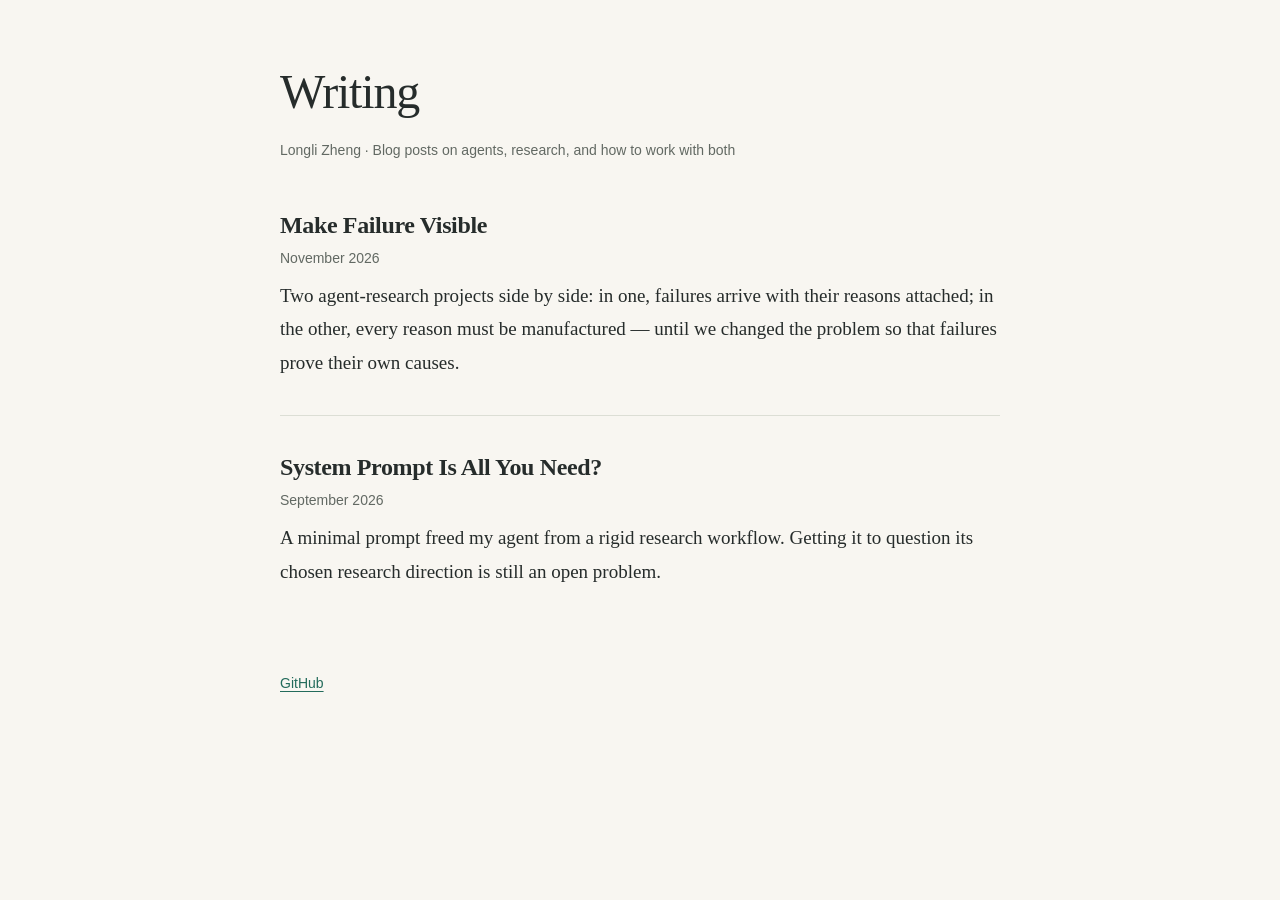
==== index.html @ 4d7450bf "Restructure back half: 'What was missing' + 'Change the problem, not the debugger'" ====
<!doctype html>
<html lang="en">
<head>
  <meta charset="utf-8">
  <meta name="viewport" content="width=device-width, initial-scale=1">
  <meta name="description" content="Blog posts on agents, research, and how to work with both.">
  <meta name="theme-color" content="#f8f6f1">
  <title>Longli Zheng — Writing</title>
  <link rel="icon" href="assets/favicon.svg" type="image/svg+xml">
  <style>
    :root {
      color-scheme: light;
      --paper: #f8f6f1;
      --ink: #262c2b;
      --muted: #626963;
      --accent: #236b5b;
      --line: #dcded5;
      --serif: Charter, "Bitstream Charter", "Iowan Old Style", "Palatino Linotype", Palatino, Georgia, serif;
      --sans: -apple-system, BlinkMacSystemFont, "Segoe UI", Helvetica, Arial, sans-serif;
    }
    * { box-sizing: border-box; }
    body { margin: 0; background: var(--paper); color: var(--ink); font: 19px/1.75 var(--serif); -webkit-font-smoothing: antialiased; }
    .layout { max-width: 784px; margin: auto; padding: 64px 32px 32px; }
    a { color: var(--accent); text-decoration-thickness: 1px; text-underline-offset: 3px; }
    a:hover { text-decoration-thickness: 2px; }
    ::selection { background: #d7e5cf; }
    h1 { font-size: 48px; font-weight: 500; line-height: 1.15; letter-spacing: -.025em; margin: 0 0 20px; }
    .byline { font: 14px/1.6 var(--sans); color: var(--muted); margin: 0 0 48px; }
    ul.posts { list-style: none; margin: 0; padding: 0; }
    ul.posts li { margin-bottom: 36px; padding-bottom: 36px; border-bottom: 1px solid var(--line); }
    ul.posts li:last-child { border-bottom: none; }
    .post-title { font-size: 24px; font-weight: 600; line-height: 1.3; letter-spacing: -.015em; margin: 0 0 6px; }
    .post-title a { color: var(--ink); text-decoration: none; }
    .post-title a:hover { color: var(--accent); }
    .post-date { font: 14px/1.6 var(--sans); color: var(--muted); margin: 0 0 10px; }
    .post-desc { margin: 0; }
    footer { margin-top: 48px; font: 14px/1.6 var(--sans); color: var(--muted); }
    @media (max-width: 600px) {
      body { font-size: 18px; }
      .layout { padding: 32px 22px; }
      h1 { font-size: 36px; }
    }
  </style>
</head>
<body>
<div class="layout">
  <main>
    <h1>Writing</h1>
    <p class="byline">Longli Zheng · Blog posts on agents, research, and how to work with both</p>
    <ul class="posts">
      <li>
        <h2 class="post-title"><a href="make-failure-visible/">Make Failure Visible</a></h2>
        <p class="post-date"><time datetime="2026-11">November 2026</time></p>
        <p class="post-desc">Two agent-research projects side by side: in one, failures arrive with their reasons attached; in the other, every reason must be manufactured — until we changed the problem so that failures prove their own causes.</p>
      </li>
      <li>
        <h2 class="post-title"><a href="system-prompt/">System Prompt Is All You Need?</a></h2>
        <p class="post-date"><time datetime="2026-09">September 2026</time></p>
        <p class="post-desc">A minimal prompt freed my agent from a rigid research workflow. Getting it to question its chosen research direction is still an open problem.</p>
      </li>
    </ul>
  </main>
  <footer>
    <a href="https://github.com/Br0kenSmi1e">GitHub</a>
  </footer>
</div>
</body>
</html>
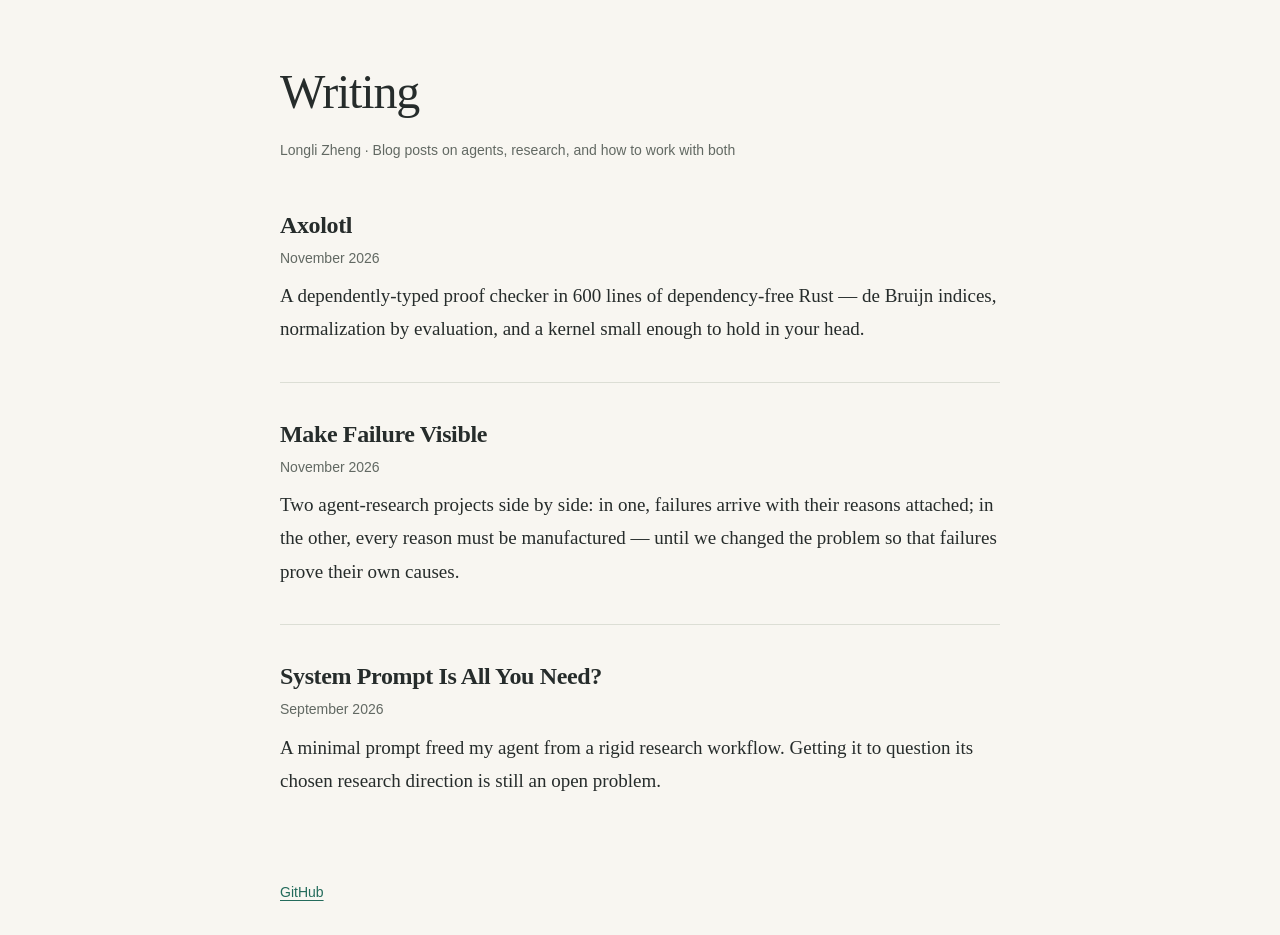
==== commit 81bc037d: "Add post: Axolotl" ====
--- a/index.html
+++ b/index.html
@@ -49,6 +49,11 @@
     <p class="byline">Longli Zheng · Blog posts on agents, research, and how to work with both</p>
     <ul class="posts">
       <li>
+        <h2 class="post-title"><a href="axolotl/">Axolotl</a></h2>
+        <p class="post-date"><time datetime="2026-11">November 2026</time></p>
+        <p class="post-desc">A dependently-typed proof checker in 600 lines of dependency-free Rust — de Bruijn indices, normalization by evaluation, and a kernel small enough to hold in your head.</p>
+      </li>
+      <li>
         <h2 class="post-title"><a href="make-failure-visible/">Make Failure Visible</a></h2>
         <p class="post-date"><time datetime="2026-11">November 2026</time></p>
         <p class="post-desc">Two agent-research projects side by side: in one, failures arrive with their reasons attached; in the other, every reason must be manufactured — until we changed the problem so that failures prove their own causes.</p>
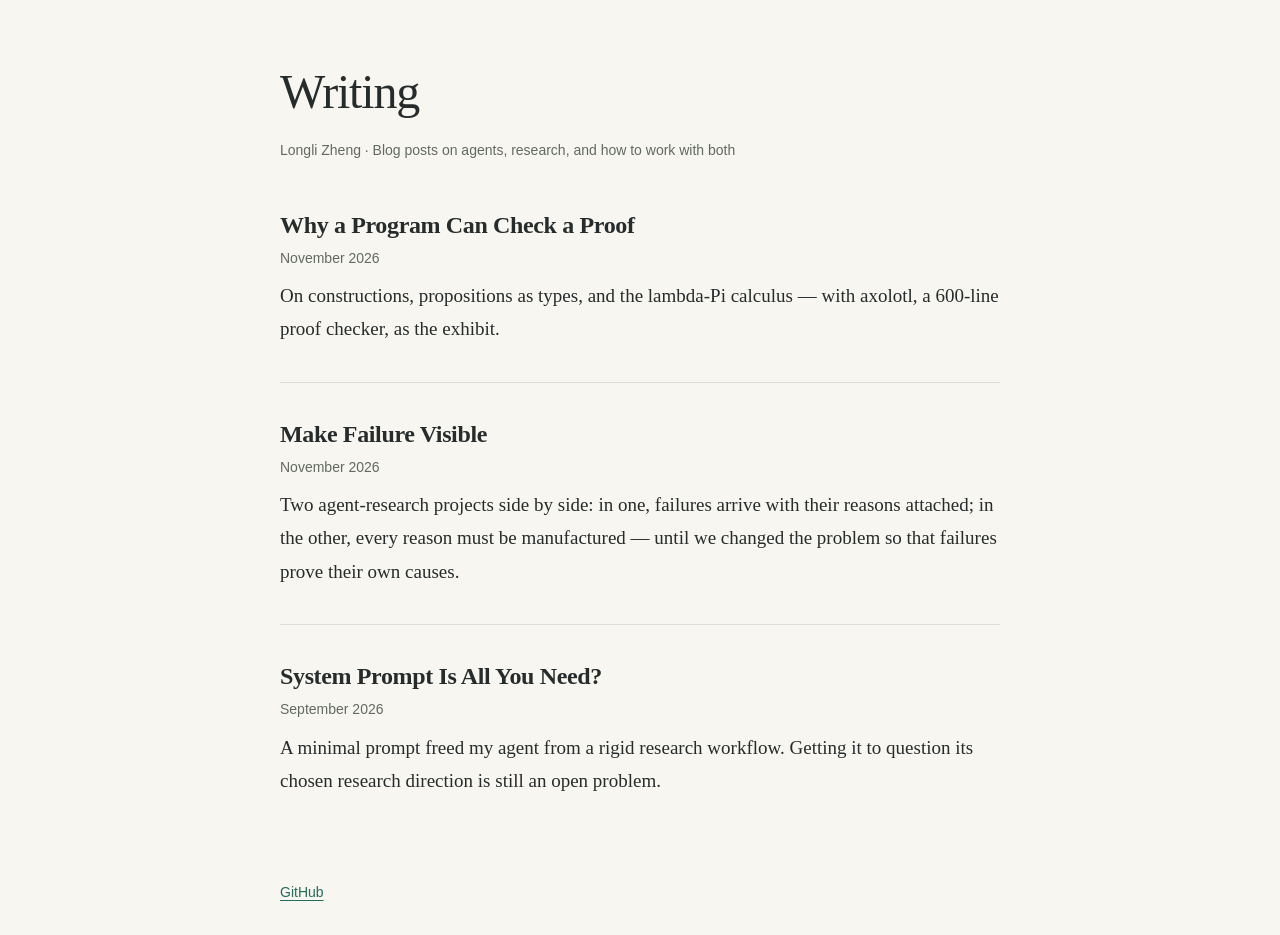
==== commit 0b806058: "Rewrite axolotl post: focus on why lambda-Pi can check proofs" ====
--- a/index.html
+++ b/index.html
@@ -49,9 +49,9 @@
     <p class="byline">Longli Zheng · Blog posts on agents, research, and how to work with both</p>
     <ul class="posts">
       <li>
-        <h2 class="post-title"><a href="axolotl/">Axolotl</a></h2>
+        <h2 class="post-title"><a href="axolotl/">Why a Program Can Check a Proof</a></h2>
         <p class="post-date"><time datetime="2026-11">November 2026</time></p>
-        <p class="post-desc">A dependently-typed proof checker in 600 lines of dependency-free Rust — de Bruijn indices, normalization by evaluation, and a kernel small enough to hold in your head.</p>
+        <p class="post-desc">On constructions, propositions as types, and the lambda-Pi calculus — with axolotl, a 600-line proof checker, as the exhibit.</p>
       </li>
       <li>
         <h2 class="post-title"><a href="make-failure-visible/">Make Failure Visible</a></h2>
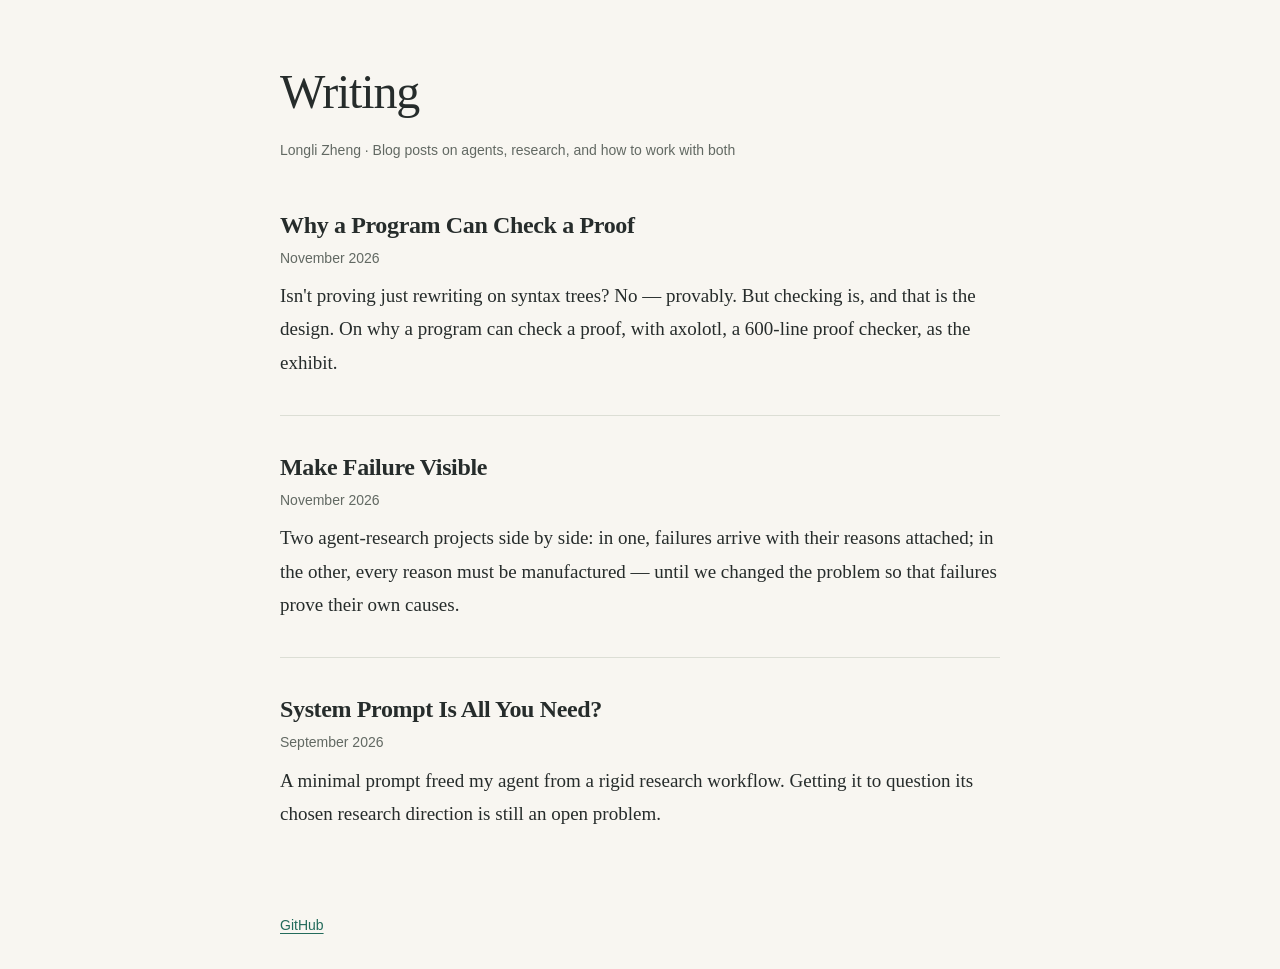
==== commit ba5fba60: "Rewrite axolotl post around the rewriting dialectic" ====
--- a/index.html
+++ b/index.html
@@ -51,7 +51,7 @@
       <li>
         <h2 class="post-title"><a href="axolotl/">Why a Program Can Check a Proof</a></h2>
         <p class="post-date"><time datetime="2026-11">November 2026</time></p>
-        <p class="post-desc">On constructions, propositions as types, and the lambda-Pi calculus — with axolotl, a 600-line proof checker, as the exhibit.</p>
+        <p class="post-desc">Isn't proving just rewriting on syntax trees? No — provably. But checking is, and that is the design. On why a program can check a proof, with axolotl, a 600-line proof checker, as the exhibit.</p>
       </li>
       <li>
         <h2 class="post-title"><a href="make-failure-visible/">Make Failure Visible</a></h2>
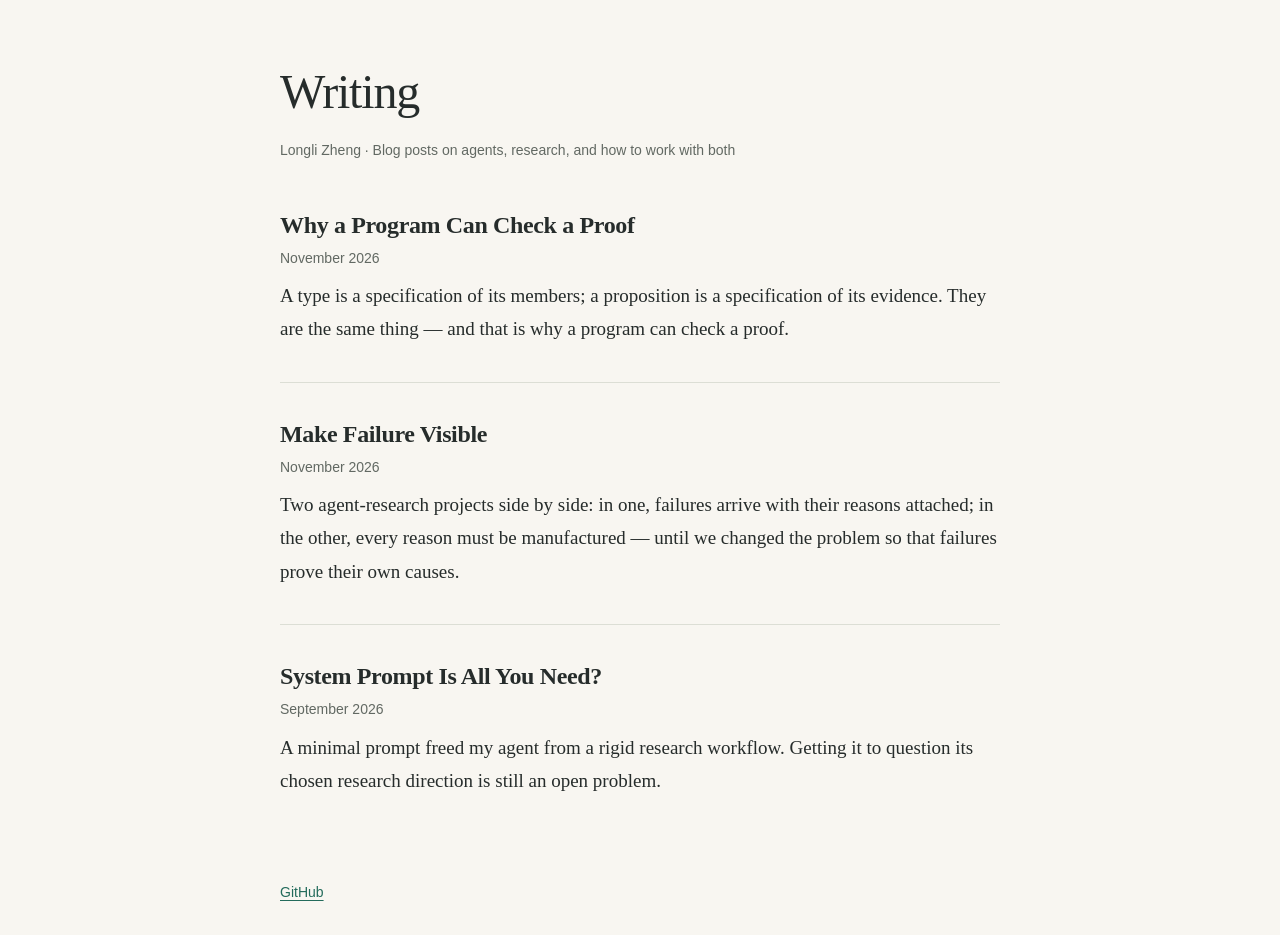
==== commit ef89f2eb: "Rewrite axolotl post around propositions-as-evidence-specifications" ====
--- a/index.html
+++ b/index.html
@@ -51,7 +51,7 @@
       <li>
         <h2 class="post-title"><a href="axolotl/">Why a Program Can Check a Proof</a></h2>
         <p class="post-date"><time datetime="2026-11">November 2026</time></p>
-        <p class="post-desc">Isn't proving just rewriting on syntax trees? No — provably. But checking is, and that is the design. On why a program can check a proof, with axolotl, a 600-line proof checker, as the exhibit.</p>
+        <p class="post-desc">A type is a specification of its members; a proposition is a specification of its evidence. They are the same thing — and that is why a program can check a proof.</p>
       </li>
       <li>
         <h2 class="post-title"><a href="make-failure-visible/">Make Failure Visible</a></h2>
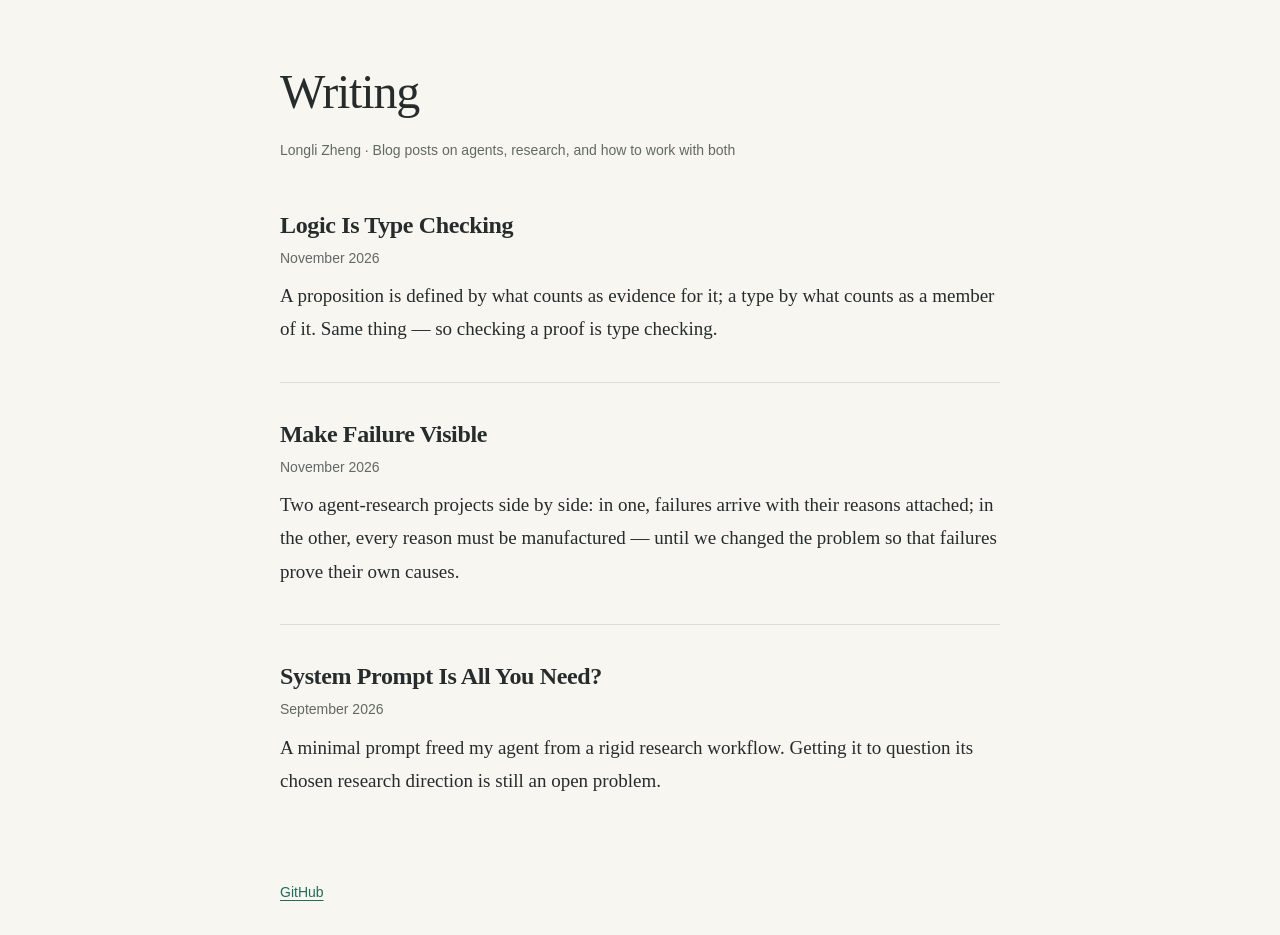
==== commit 9ce051fc: "Minimize axolotl post: logic is type checking, nothing more" ====
--- a/index.html
+++ b/index.html
@@ -49,9 +49,9 @@
     <p class="byline">Longli Zheng · Blog posts on agents, research, and how to work with both</p>
     <ul class="posts">
       <li>
-        <h2 class="post-title"><a href="axolotl/">Why a Program Can Check a Proof</a></h2>
+        <h2 class="post-title"><a href="axolotl/">Logic Is Type Checking</a></h2>
         <p class="post-date"><time datetime="2026-11">November 2026</time></p>
-        <p class="post-desc">A type is a specification of its members; a proposition is a specification of its evidence. They are the same thing — and that is why a program can check a proof.</p>
+        <p class="post-desc">A proposition is defined by what counts as evidence for it; a type by what counts as a member of it. Same thing — so checking a proof is type checking.</p>
       </li>
       <li>
         <h2 class="post-title"><a href="make-failure-visible/">Make Failure Visible</a></h2>
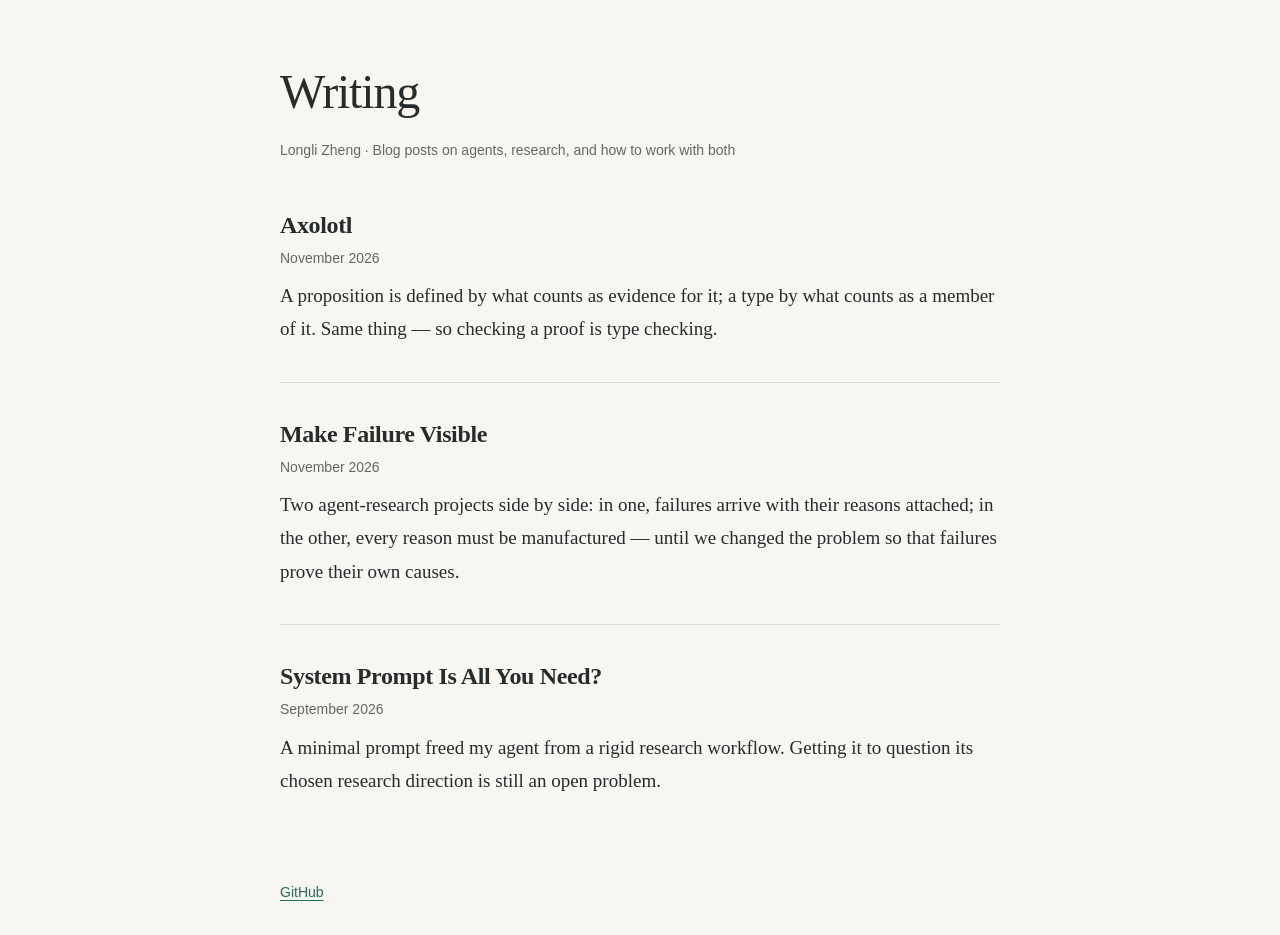
==== commit 58d0ab18: "Axolotl post: old opening + logic-is-type-checking + why lambda-Pi" ====
--- a/index.html
+++ b/index.html
@@ -49,7 +49,7 @@
     <p class="byline">Longli Zheng · Blog posts on agents, research, and how to work with both</p>
     <ul class="posts">
       <li>
-        <h2 class="post-title"><a href="axolotl/">Logic Is Type Checking</a></h2>
+        <h2 class="post-title"><a href="axolotl/">Axolotl</a></h2>
         <p class="post-date"><time datetime="2026-11">November 2026</time></p>
         <p class="post-desc">A proposition is defined by what counts as evidence for it; a type by what counts as a member of it. Same thing — so checking a proof is type checking.</p>
       </li>
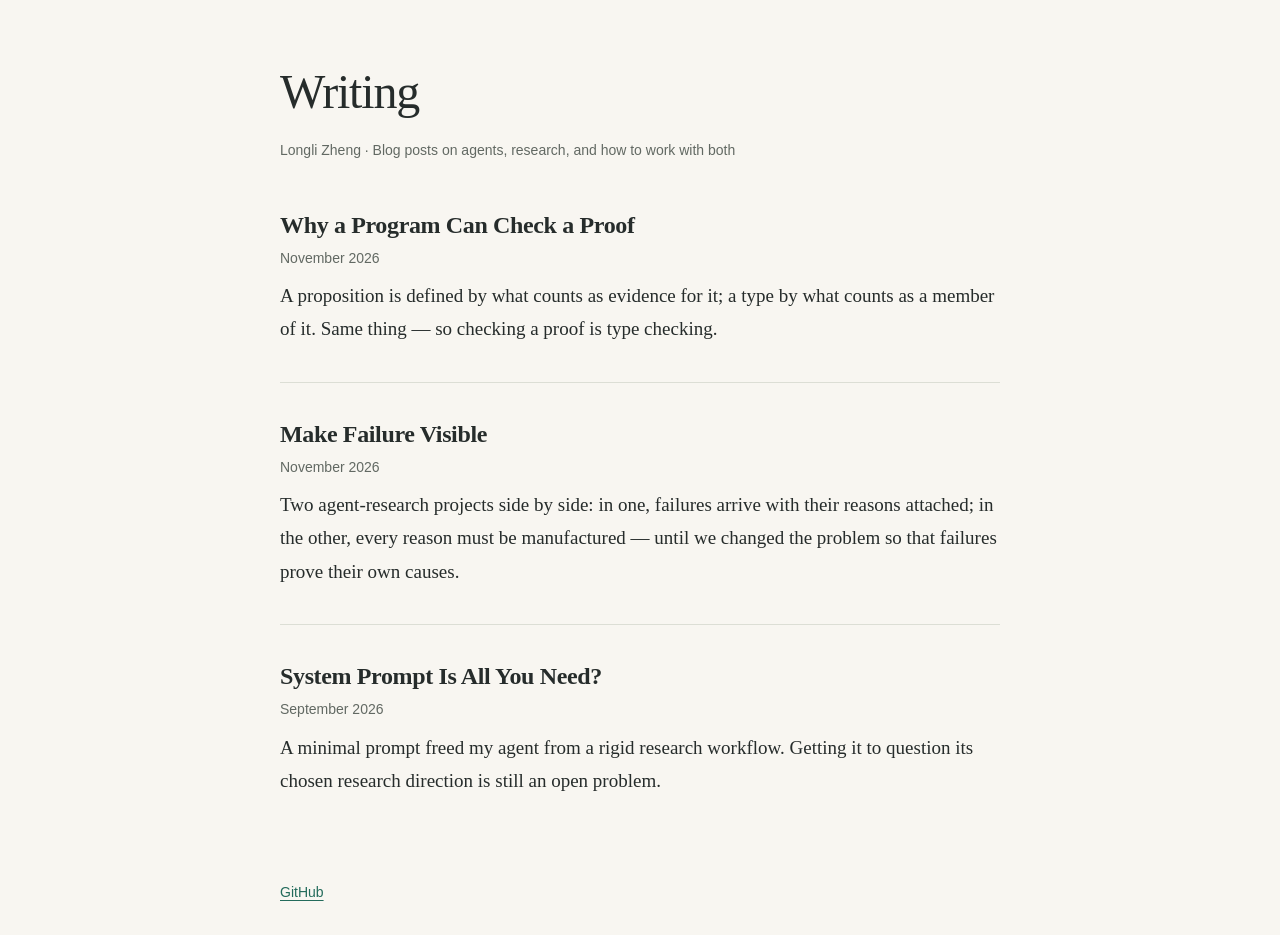
==== commit 64b9cd73: "Retitle post: Why a Program Can Check a Proof" ====
--- a/index.html
+++ b/index.html
@@ -49,7 +49,7 @@
     <p class="byline">Longli Zheng · Blog posts on agents, research, and how to work with both</p>
     <ul class="posts">
       <li>
-        <h2 class="post-title"><a href="axolotl/">Axolotl</a></h2>
+        <h2 class="post-title"><a href="axolotl/">Why a Program Can Check a Proof</a></h2>
         <p class="post-date"><time datetime="2026-11">November 2026</time></p>
         <p class="post-desc">A proposition is defined by what counts as evidence for it; a type by what counts as a member of it. Same thing — so checking a proof is type checking.</p>
       </li>
